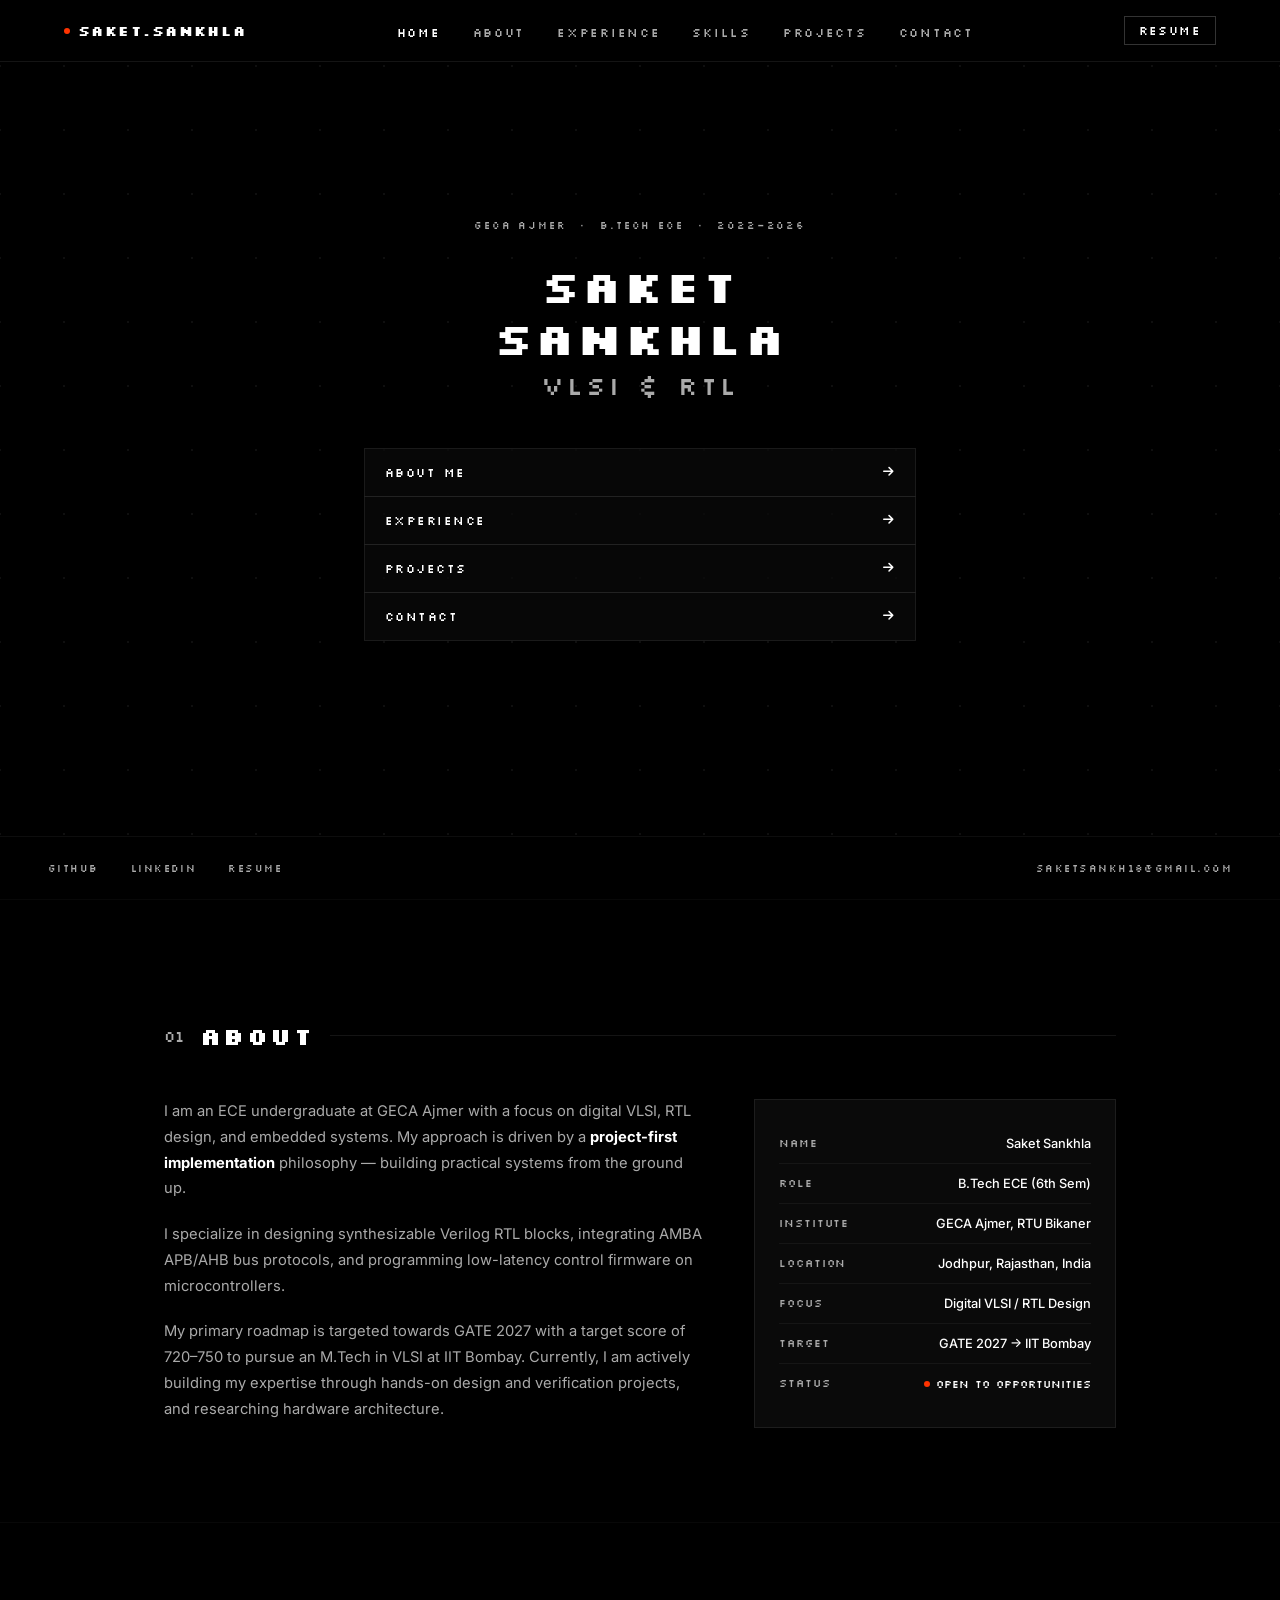
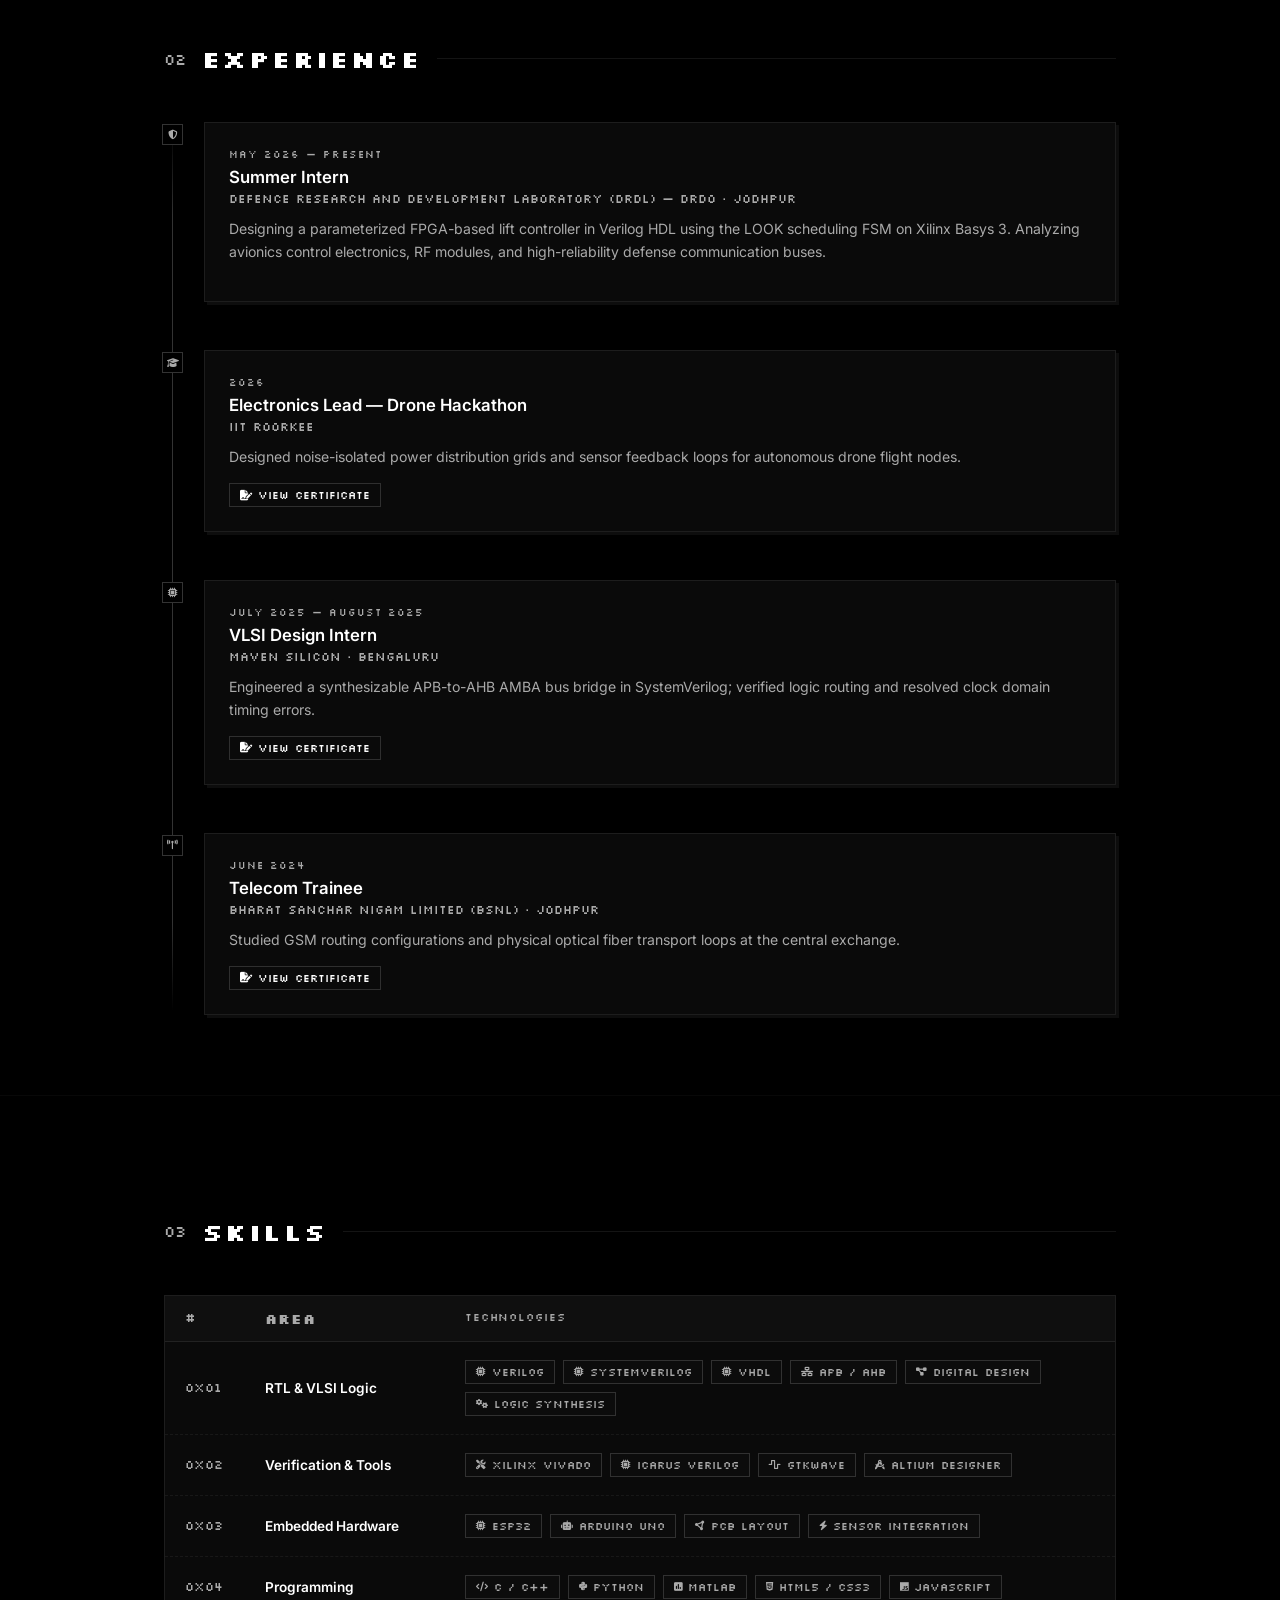
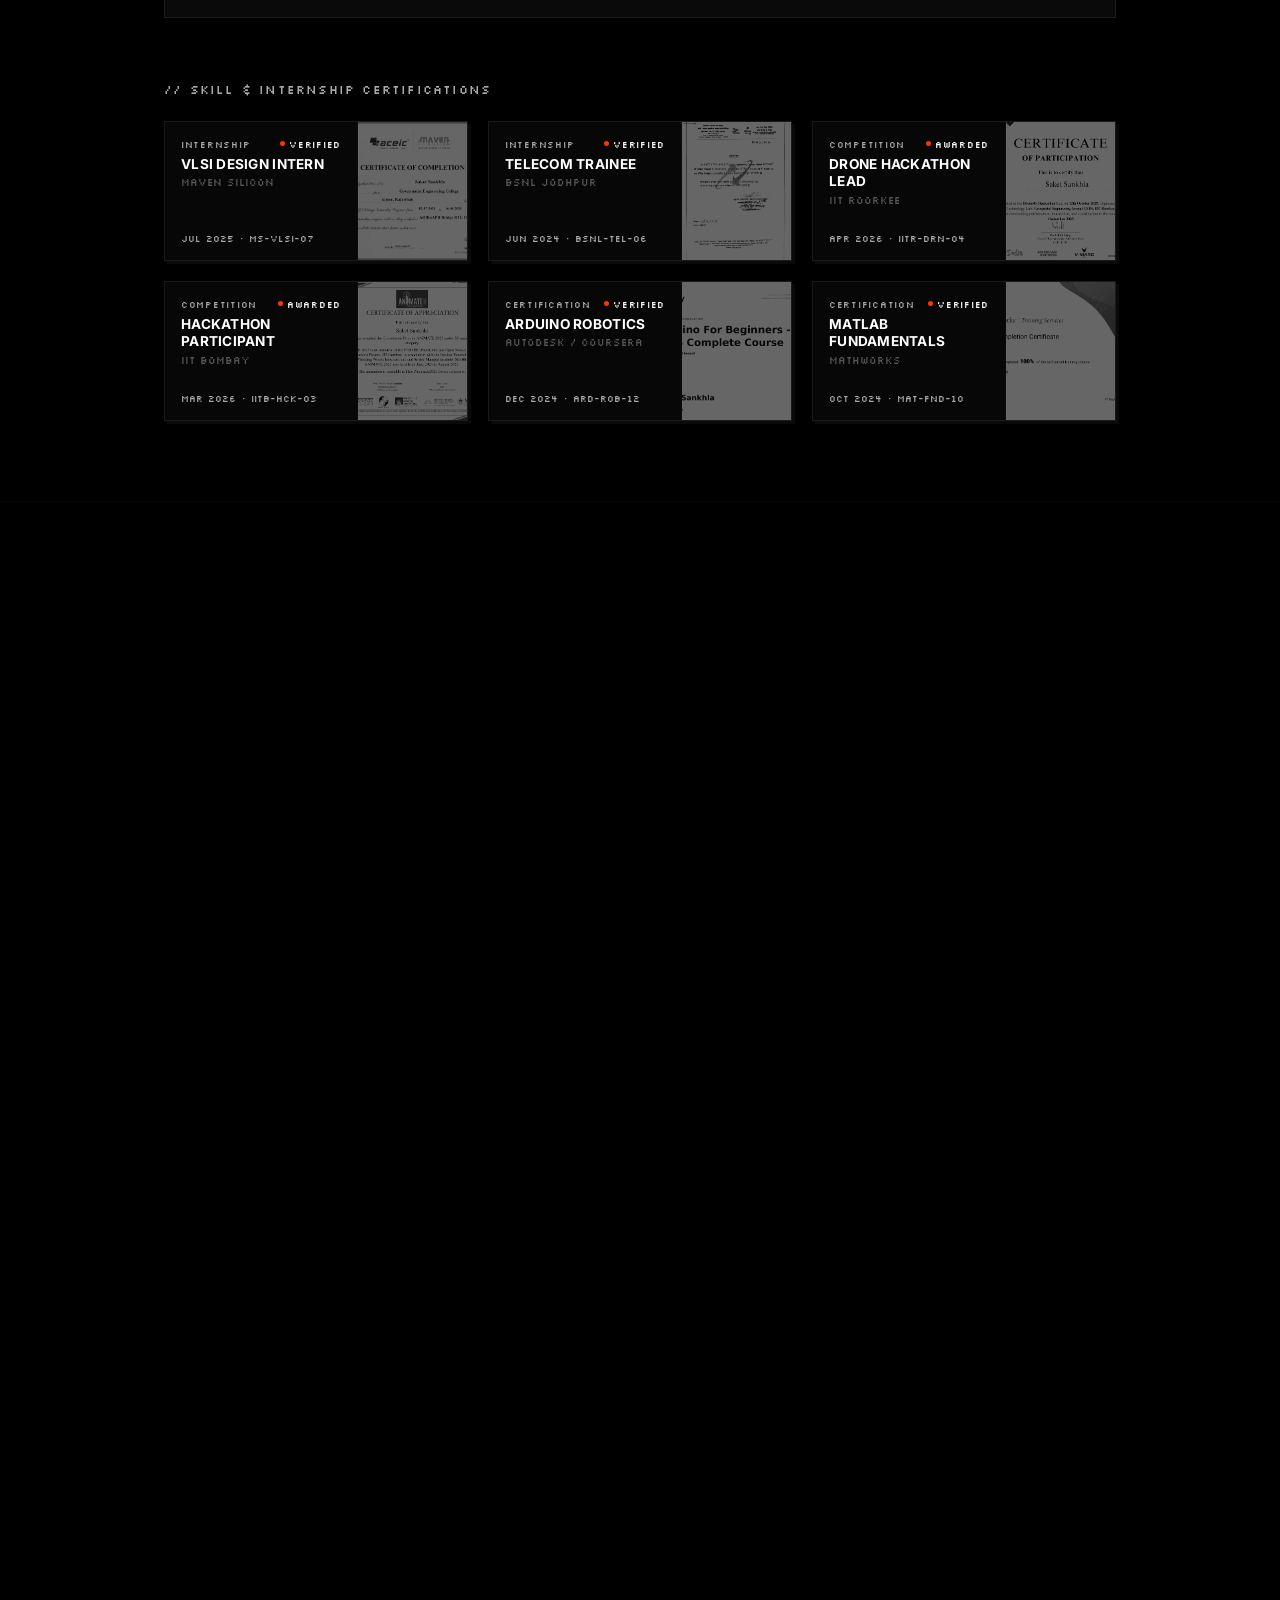
==== mobile/index.html @ 0aae7415 "feat: implement separate high-performance mobile site with automatic device redirect routing" ====
<!DOCTYPE html>
<html lang="en">

<head>
  <script>
    if (!(/Mobi|Android|iPhone|iPad|iPod/i.test(navigator.userAgent)) && window.innerWidth >= 900) {
      window.location.replace('../index.html');
    }
  </script>
  <meta charset="UTF-8">
  <meta name="viewport" content="width=device-width, initial-scale=1.0">
  <title>Saket Sankhla | VLSI &amp; Embedded (Mobile)</title>
  <meta name="description" content="Mobile portfolio of Saket Sankhla — Digital VLSI &amp; RTL Design.">
  
  <!-- Fonts -->
  <link rel="preconnect" href="https://fonts.googleapis.com">
  <link rel="preconnect" href="https://fonts.gstatic.com" crossorigin>
  <link href="https://fonts.googleapis.com/css2?family=Space+Mono:ital,wght@0,400;0,700;1,400&family=Inter:wght@300;400;500;600;700&family=Silkscreen:wght@400;700&display=swap" rel="stylesheet">
  
  <!-- FontAwesome -->
  <link rel="stylesheet" href="https://cdnjs.cloudflare.com/ajax/libs/font-awesome/6.4.2/css/all.min.css">
  
  <!-- Three.js for Particle Background -->
  <script src="https://cdnjs.cloudflare.com/ajax/libs/three.js/r128/three.min.js"></script>
  
  <link rel="stylesheet" href="style.css">
</head>

<body>

  <!-- Dot Grid Overlay -->
  <div id="dotGrid"></div>

  <!-- Top Scroll Progress Bar -->
  <div id="scrollProgress"></div>

  <!-- Toast Notification Container -->
  <div id="toastContainer"></div>

  <!-- Navigation Bar -->
  <nav id="navbar">
    <div class="nav-inner">
      <div class="nav-logo" id="navLogo">
        <span class="logo-dot"></span>saket.sankhla
      </div>
      <ul class="nav-links" id="navLinks">
        <li><a href="#home" class="nav-link active">Home</a></li>
        <li><a href="#about" class="nav-link">About</a></li>
        <li><a href="#experience" class="nav-link">Experience</a></li>
        <li><a href="#skills" class="nav-link">Skills</a></li>
        <li><a href="#projects" class="nav-link">Projects</a></li>
        <li><a href="#contact" class="nav-link">Contact</a></li>
        <li class="mobile-only"><a href="../resume.html" class="nav-link nav-resume-mobile" target="_blank">Resume</a></li>
      </ul>
      <div class="hamburger" id="hamburger">
        <span></span>
        <span></span>
        <span></span>
      </div>
    </div>
  </nav>

  <!-- ═══════════════════════ HOME PAGE ═══════════════════════ -->
  <section id="home" class="sec-home">
    <canvas id="heroCanvas"></canvas>
    
    <div class="home-inner">
      <div class="home-dateline">GECA AJMER &nbsp;·&nbsp; B.TECH ECE &nbsp;·&nbsp; 2022–2026</div>
      
      <!-- Nothing Dotted Big Fonts -->
      <div class="nothing-title">
        <div class="title-line">SAKET</div>
        <div class="title-line">SANKHLA</div>
        <div class="title-line font-sub">VLSI &amp; RTL</div>
      </div>

      <!-- Nothing Menu Stack -->
      <div class="nothing-menu">
        <a href="#about" class="nothing-menu-item">
          <span>About Me</span>
          <i class="fa-solid fa-arrow-right"></i>
        </a>
        <a href="#experience" class="nothing-menu-item">
          <span>Experience</span>
          <i class="fa-solid fa-arrow-right"></i>
        </a>
        <a href="#projects" class="nothing-menu-item">
          <span>Projects</span>
          <i class="fa-solid fa-arrow-right"></i>
        </a>
        <a href="#contact" class="nothing-menu-item">
          <span>Contact</span>
          <i class="fa-solid fa-arrow-right"></i>
        </a>
      </div>
    </div>

    <!-- Bottom Footer Links -->
    <div class="nothing-footer">
      <div class="nothing-footer-links">
        <a href="https://github.com/SaketSankhla" target="_blank" rel="noopener" class="nothing-footer-link">GitHub</a>
        <a href="https://www.linkedin.com/in/saket-sankhla-4a193a277" target="_blank" rel="noopener" class="nothing-footer-link">LinkedIn</a>
        <a href="../resume.html" target="_blank" class="nothing-footer-link">Resume</a>
      </div>
      <div class="nothing-footer-links">
        <span class="nothing-footer-link contact-email" data-user="saketsankh18" data-domain="gmail.com">Email</span>
      </div>
    </div>
  </section>

  <!-- ═══════════════════════ ABOUT PAGE ═══════════════════════ -->
  <section id="about" class="sec-page reveal">
    <div class="page-inner">
      <div class="page-header">
        <span class="page-num">01</span>
        <h2 class="page-title">About</h2>
        <div class="page-line"></div>
      </div>
      
      <div class="about-grid">
        <div class="about-text">
          <p class="about-lead">
            I am an ECE undergraduate at GECA Ajmer with a focus on digital VLSI, RTL design, and embedded systems. My approach is driven by a <strong>project-first implementation</strong> philosophy — building practical systems from the ground up.
          </p>
          <p class="about-body">
            I specialize in designing synthesizable Verilog RTL blocks, integrating AMBA APB/AHB bus protocols, and programming low-latency control firmware on microcontrollers.
          </p>
          <p class="about-body">
            My primary roadmap is targeted towards GATE 2027 with a target score of 720–750 to pursue an M.Tech in VLSI at IIT Bombay. Currently, I am actively building my expertise through hands-on design and verification projects, and researching hardware architecture.
          </p>
        </div>
        
        <div class="spec-sheet">
          <div class="spec-row">
            <span class="spec-key">NAME</span>
            <span class="spec-val">Saket Sankhla</span>
          </div>
          <div class="spec-row">
            <span class="spec-key">ROLE</span>
            <span class="spec-val">B.Tech ECE (6th Sem)</span>
          </div>
          <div class="spec-row">
            <span class="spec-key">INSTITUTE</span>
            <span class="spec-val">GECA Ajmer, RTU Bikaner</span>
          </div>
          <div class="spec-row">
            <span class="spec-key">LOCATION</span>
            <span class="spec-val">Jodhpur, Rajasthan, India</span>
          </div>
          <div class="spec-row">
            <span class="spec-key">FOCUS</span>
            <span class="spec-val">Digital VLSI / RTL Design</span>
          </div>
          <div class="spec-row">
            <span class="spec-key">TARGET</span>
            <span class="spec-val">GATE 2027 → IIT Bombay</span>
          </div>
          <div class="spec-row">
            <span class="spec-key">STATUS</span>
            <span class="spec-val spec-active"><span class="status-dot"></span> Open to Opportunities</span>
          </div>
        </div>
      </div>
    </div>
  </section>

  <!-- ═══════════════════════ EXPERIENCE PAGE ═══════════════════════ -->
  <section id="experience" class="sec-page reveal">
    <div class="page-inner">
      <div class="page-header">
        <span class="page-num">02</span>
        <h2 class="page-title">Experience</h2>
        <div class="page-line"></div>
      </div>
      
      <div class="timeline">
        <!-- Item 1: DRDO -->
        <div class="tl-item">
          <div class="tl-marker"><i class="fa-solid fa-shield-halved"></i></div>
          <div class="tl-content">
            <div class="tl-date">May 2026 — Present</div>
            <h3 class="tl-title">Summer Intern</h3>
            <div class="tl-org">Defence Research and Development Laboratory (DRDL) — DRDO · Jodhpur</div>
            <p class="tl-desc">
              Designing a parameterized FPGA-based lift controller in Verilog HDL using the LOOK scheduling FSM on Xilinx Basys 3. Analyzing avionics control electronics, RF modules, and high-reliability defense communication buses.
            </p>
          </div>
        </div>

        <!-- Item 2: IIT Roorkee -->
        <div class="tl-item">
          <div class="tl-marker"><i class="fa-solid fa-graduation-cap"></i></div>
          <div class="tl-content">
            <div class="tl-date">2026</div>
            <h3 class="tl-title">Electronics Lead — Drone Hackathon</h3>
            <div class="tl-org">IIT Roorkee</div>
            <p class="tl-desc">
              Designed noise-isolated power distribution grids and sensor feedback loops for autonomous drone flight nodes.
            </p>
            <a href="#" onclick="openLightbox('../certifications/iitRoorkeeHackathonCertificate.jpg','IIT Roorkee Drone Hackathon Certificate'); return false;" class="tl-cert-link"><i class="fa-solid fa-file-signature"></i> View Certificate</a>
          </div>
        </div>

        <!-- Item 3: Maven Silicon -->
        <div class="tl-item">
          <div class="tl-marker"><i class="fa-solid fa-microchip"></i></div>
          <div class="tl-content">
            <div class="tl-date">July 2025 — August 2025</div>
            <h3 class="tl-title">VLSI Design Intern</h3>
            <div class="tl-org">Maven Silicon · Bengaluru</div>
            <p class="tl-desc">
              Engineered a synthesizable APB-to-AHB AMBA bus bridge in SystemVerilog; verified logic routing and resolved clock domain timing errors.
            </p>
            <a href="#" onclick="openLightbox('../certifications/vlsiDesignInternshipCertificate.jpg','Maven Silicon VLSI Design Internship Certificate'); return false;" class="tl-cert-link"><i class="fa-solid fa-file-signature"></i> View Certificate</a>
          </div>
        </div>

        <!-- Item 4: BSNL -->
        <div class="tl-item">
          <div class="tl-marker"><i class="fa-solid fa-tower-broadcast"></i></div>
          <div class="tl-content">
            <div class="tl-date">June 2024</div>
            <h3 class="tl-title">Telecom Trainee</h3>
            <div class="tl-org">Bharat Sanchar Nigam Limited (BSNL) · Jodhpur</div>
            <p class="tl-desc">
              Studied GSM routing configurations and physical optical fiber transport loops at the central exchange.
            </p>
            <a href="#" onclick="openLightbox('../certifications/bsnlInternshipCertificate.jpg','BSNL Telecom Trainee Certificate'); return false;" class="tl-cert-link"><i class="fa-solid fa-file-signature"></i> View Certificate</a>
          </div>
        </div>
      </div>
    </div>
  </section>

  <!-- ═══════════════════════ SKILLS PAGE ═══════════════════════ -->
  <section id="skills" class="sec-page reveal">
    <div class="page-inner">
      <div class="page-header">
        <span class="page-num">03</span>
        <h2 class="page-title">Skills</h2>
        <div class="page-line"></div>
      </div>
      
      <div class="reg-map">
        <div class="reg-row">
          <span class="reg-num">0x01</span>
          <span class="reg-area">RTL &amp; VLSI Logic</span>
          <span class="reg-tags">
            <span class="skill-tag"><i class="fa-solid fa-microchip"></i> Verilog</span>
            <span class="skill-tag"><i class="fa-solid fa-microchip"></i> SystemVerilog</span>
            <span class="skill-tag"><i class="fa-solid fa-microchip"></i> VHDL</span>
            <span class="skill-tag"><i class="fa-solid fa-network-wired"></i> APB / AHB</span>
            <span class="skill-tag"><i class="fa-solid fa-diagram-project"></i> Digital Design</span>
            <span class="skill-tag"><i class="fa-solid fa-gears"></i> Logic Synthesis</span>
          </span>
        </div>
        
        <div class="reg-row">
          <span class="reg-num">0x02</span>
          <span class="reg-area">Verification &amp; Tools</span>
          <span class="reg-tags">
            <span class="skill-tag"><i class="fa-solid fa-screwdriver-wrench"></i> Xilinx Vivado</span>
            <span class="skill-tag"><i class="fa-solid fa-microchip"></i> Icarus Verilog</span>
            <span class="skill-tag"><i class="fa-solid fa-wave-square"></i> GTKWave</span>
            <span class="skill-tag"><i class="fa-solid fa-compass-drafting"></i> Altium Designer</span>
          </span>
        </div>
        
        <div class="reg-row">
          <span class="reg-num">0x03</span>
          <span class="reg-area">Embedded Hardware</span>
          <span class="reg-tags">
            <span class="skill-tag"><i class="fa-solid fa-microchip"></i> ESP32</span>
            <span class="skill-tag"><i class="fa-solid fa-robot"></i> Arduino UNO</span>
            <span class="skill-tag"><i class="fa-solid fa-circle-nodes"></i> PCB Layout</span>
            <span class="skill-tag"><i class="fa-solid fa-bolt"></i> Sensor Integration</span>
          </span>
        </div>
        
        <div class="reg-row">
          <span class="reg-num">0x04</span>
          <span class="reg-area">Programming</span>
          <span class="reg-tags">
            <span class="skill-tag"><i class="fa-solid fa-code"></i> C / C++</span>
            <span class="skill-tag"><i class="fa-brands fa-python"></i> Python</span>
            <span class="skill-tag"><i class="fa-solid fa-square-poll-vertical"></i> MATLAB</span>
            <span class="skill-tag"><i class="fa-brands fa-html5"></i> HTML5 / CSS3</span>
            <span class="skill-tag"><i class="fa-brands fa-js"></i> JavaScript</span>
          </span>
        </div>
      </div>

      <!-- Certifications Subsection -->
      <div class="certs-subsection">
        <div class="subsec-label">// SKILL &amp; INTERNSHIP CERTIFICATIONS</div>
        <div class="certs-grid">
          <!-- Cert 1 -->
          <div class="cert-card" onclick="openLightbox('../certifications/vlsiDesignInternshipCertificate.jpg','Maven Silicon VLSI Design Internship Certificate')">
            <div class="cert-meta">
              <div class="cert-header">
                <span>Internship</span>
                <span class="status-active"><span class="status-dot"></span> Verified</span>
              </div>
              <h4 class="cert-title">VLSI Design Intern</h4>
              <div class="cert-issuer-row">Maven Silicon</div>
              <div class="cert-footer-row">
                <span>JUL 2025</span>
                <span>·</span>
                <span>MS-VLSI-07</span>
              </div>
            </div>
            <div class="cert-preview-pane">
              <img src="../certifications/vlsiDesignInternshipCertificate.jpg" alt="Maven Silicon" class="cert-preview-img">
              <div class="cert-preview-overlay"><i class="fa-solid fa-expand"></i></div>
            </div>
          </div>
          
          <!-- Cert 2 -->
          <div class="cert-card" onclick="openLightbox('../certifications/bsnlInternshipCertificate.jpg','BSNL Telecom Trainee Certificate')">
            <div class="cert-meta">
              <div class="cert-header">
                <span>Internship</span>
                <span class="status-active"><span class="status-dot"></span> Verified</span>
              </div>
              <h4 class="cert-title">Telecom Trainee</h4>
              <div class="cert-issuer-row">BSNL Jodhpur</div>
              <div class="cert-footer-row">
                <span>JUN 2024</span>
                <span>·</span>
                <span>BSNL-TEL-06</span>
              </div>
            </div>
            <div class="cert-preview-pane">
              <img src="../certifications/bsnlInternshipCertificate.jpg" alt="BSNL" class="cert-preview-img">
              <div class="cert-preview-overlay"><i class="fa-solid fa-expand"></i></div>
            </div>
          </div>
          
          <!-- Cert 3 -->
          <div class="cert-card" onclick="openLightbox('../certifications/iitRoorkeeHackathonCertificate.jpg','IIT Roorkee Drone Hackathon Certificate')">
            <div class="cert-meta">
              <div class="cert-header">
                <span>Competition</span>
                <span class="status-active"><span class="status-dot"></span> Awarded</span>
              </div>
              <h4 class="cert-title">Drone Hackathon Lead</h4>
              <div class="cert-issuer-row">IIT Roorkee</div>
              <div class="cert-footer-row">
                <span>APR 2026</span>
                <span>·</span>
                <span>IITR-DRN-04</span>
              </div>
            </div>
            <div class="cert-preview-pane">
              <img src="../certifications/iitRoorkeeHackathonCertificate.jpg" alt="IIT Roorkee" class="cert-preview-img">
              <div class="cert-preview-overlay"><i class="fa-solid fa-expand"></i></div>
            </div>
          </div>
          
          <!-- Cert 4 -->
          <div class="cert-card" onclick="openLightbox('../certifications/iitbombayHackathonCertificate.jpg','IIT Bombay Hackathon Certificate')">
            <div class="cert-meta">
              <div class="cert-header">
                <span>Competition</span>
                <span class="status-active"><span class="status-dot"></span> Awarded</span>
              </div>
              <h4 class="cert-title">Hackathon Participant</h4>
              <div class="cert-issuer-row">IIT Bombay</div>
              <div class="cert-footer-row">
                <span>MAR 2026</span>
                <span>·</span>
                <span>IITB-HCK-03</span>
              </div>
            </div>
            <div class="cert-preview-pane">
              <img src="../certifications/iitbombayHackathonCertificate.jpg" alt="IIT Bombay" class="cert-preview-img">
              <div class="cert-preview-overlay"><i class="fa-solid fa-expand"></i></div>
            </div>
          </div>
          
          <!-- Cert 5 -->
          <div class="cert-card" onclick="openLightbox('../certifications/arduinoCerticate.jpg','Arduino Robotics Certificate')">
            <div class="cert-meta">
              <div class="cert-header">
                <span>Certification</span>
                <span class="status-active"><span class="status-dot"></span> Verified</span>
              </div>
              <h4 class="cert-title">Arduino Robotics</h4>
              <div class="cert-issuer-row">Autodesk / Coursera</div>
              <div class="cert-footer-row">
                <span>DEC 2024</span>
                <span>·</span>
                <span>ARD-ROB-12</span>
              </div>
            </div>
            <div class="cert-preview-pane">
              <img src="../certifications/arduinoCerticate.jpg" alt="Arduino" class="cert-preview-img">
              <div class="cert-preview-overlay"><i class="fa-solid fa-expand"></i></div>
            </div>
          </div>
          
          <!-- Cert 6 -->
          <div class="cert-card" onclick="openLightbox('../certifications/matlabCertificate.jpg','MATLAB Fundamentals Certificate')">
            <div class="cert-meta">
              <div class="cert-header">
                <span>Certification</span>
                <span class="status-active"><span class="status-dot"></span> Verified</span>
              </div>
              <h4 class="cert-title">MATLAB Fundamentals</h4>
              <div class="cert-issuer-row">MathWorks</div>
              <div class="cert-footer-row">
                <span>OCT 2024</span>
                <span>·</span>
                <span>MAT-FND-10</span>
              </div>
            </div>
            <div class="cert-preview-pane">
              <img src="../certifications/matlabCertificate.jpg" alt="MATLAB" class="cert-preview-img">
              <div class="cert-preview-overlay"><i class="fa-solid fa-expand"></i></div>
            </div>
          </div>
        </div>
      </div>
    </div>
  </section>

  <!-- ═══════════════════════ PROJECTS PAGE ═══════════════════════ -->
  <section id="projects" class="sec-page reveal">
    <div class="page-inner">
      <div class="page-header">
        <span class="page-num">04</span>
        <h2 class="page-title">Projects</h2>
        <div class="page-line"></div>
      </div>
      
      <div class="projects-grid">
        <!-- Project 1 -->
        <div class="project-card">
          <div class="project-top">
            <span class="project-cat">VLSI DESIGN</span>
            <span class="project-status"><span class="status-dot green"></span> COMPLETED</span>
          </div>
          <h3 class="project-name">APB-to-AHB Bridge</h3>
          <p class="project-desc">Synthesizable AMBA APB-to-AHB bus protocol bridge in SystemVerilog. Multi-cycle data transactions with timing verification using Vivado.</p>
          <div class="project-tags">
            <span class="tech-tag">SystemVerilog</span>
            <span class="tech-tag">RTL Design</span>
            <span class="tech-tag">Xilinx Vivado</span>
            <span class="tech-tag">APB / AHB</span>
          </div>
          <a href="https://github.com/SaketSankhla/APB-to-AHB-Bridge" class="project-link" target="_blank" rel="noopener">View Repository &rarr;</a>
        </div>

        <!-- Project 2 -->
        <div class="project-card">
          <div class="project-top">
            <span class="project-cat">FPGA / RTL</span>
            <span class="project-status"><span class="status-dot green"></span> COMPLETED</span>
          </div>
          <h3 class="project-name">Lift Controller (DRDO)</h3>
          <p class="project-desc">Parameterized N-floor MRL traction elevator controller in Verilog HDL. LOOK scheduling FSM on Xilinx Basys 3 FPGA with safety interlocks and dwell timer.</p>
          <div class="project-tags">
            <span class="tech-tag">Verilog</span>
            <span class="tech-tag">FSM</span>
            <span class="tech-tag">Xilinx Basys 3</span>
            <span class="tech-tag">LOOK Algorithm</span>
          </div>
          <a href="https://github.com/SaketSankhla/lift_controller" class="project-link" target="_blank" rel="noopener">View Repository &rarr;</a>
        </div>

        <!-- Project 3 -->
        <div class="project-card">
          <div class="project-top">
            <span class="project-cat">EMBEDDED &amp; IOT</span>
            <span class="project-status"><span class="status-dot green"></span> COMPLETED</span>
          </div>
          <h3 class="project-name">Electricity Theft Detector</h3>
          <p class="project-desc">Smart energy meter using ESP32 for True RMS measurements with CNN-LSTM deep learning theft classifier.</p>
          <div class="project-tags">
            <span class="tech-tag">ESP32 C++</span>
            <span class="tech-tag">Python</span>
            <span class="tech-tag">TensorFlow</span>
            <span class="tech-tag">Google Sheets API</span>
          </div>
          <a href="https://github.com/SaketSankhla/smart_energy_meter" class="project-link" target="_blank" rel="noopener">View Repository &rarr;</a>
        </div>

        <!-- Project 4 -->
        <div class="project-card">
          <div class="project-top">
            <span class="project-cat">ROBOTICS</span>
            <span class="project-status"><span class="status-dot green"></span> COMPLETED</span>
          </div>
          <h3 class="project-name">JARVIS Desk Companion</h3>
          <p class="project-desc">Autonomous desk robot with cooperative scheduler in Embedded C, interfacing sonar tracking, environmental telemetry, and LCD display.</p>
          <div class="project-tags">
            <span class="tech-tag">Arduino UNO</span>
            <span class="tech-tag">HC-SR04</span>
            <span class="tech-tag">I2C LCD</span>
            <span class="tech-tag">Embedded C</span>
          </div>
          <a href="https://github.com/SaketSankhla/Arduino-JARVIS-Desk-Robot" class="project-link" target="_blank" rel="noopener">View Repository &rarr;</a>
        </div>

        <!-- Project 5 -->
        <div class="project-card">
          <div class="project-top">
            <span class="project-cat">DIGITAL CIRCUITS</span>
            <span class="project-status"><span class="status-dot blue"></span> VERIFIED</span>
          </div>
          <h3 class="project-name">Digital Circuit Blocks</h3>
          <p class="project-desc">Library of synthesizable RTL blocks in Verilog — 4-bit adders, decoders, multiplexers — verified using Icarus Verilog and GTKWave.</p>
          <div class="project-tags">
            <span class="tech-tag">Verilog</span>
            <span class="tech-tag">Icarus Verilog</span>
            <span class="tech-tag">GTKWave</span>
          </div>
          <a href="https://github.com/SaketSankhla/Digital-VLSI-Projects" class="project-link" target="_blank" rel="noopener">View Repository &rarr;</a>
        </div>
      </div>
    </div>
  </section>

  <!-- ═══════════════════════ CONTACT PAGE ═══════════════════════ -->
  <section id="contact" class="sec-page reveal">
    <div class="page-inner contact-inner">
      <div class="page-header">
        <span class="page-num">05</span>
        <h2 class="page-title">Contact</h2>
        <div class="page-line"></div>
      </div>
      
      <p class="contact-sub">Available for internships, research collaborations, and VLSI project discussions.</p>
      
      <!-- Contact stack -->
      <div class="nothing-menu" style="max-width: 600px; margin: 0 auto;">
        <a href="https://github.com/SaketSankhla" class="nothing-menu-item" target="_blank" rel="noopener">
          <span>GitHub</span>
          <span class="contact-handle">@SaketSankhla</span>
        </a>
        <a href="https://www.linkedin.com/in/saket-sankhla-4a193a277" class="nothing-menu-item" target="_blank" rel="noopener">
          <span>LinkedIn</span>
          <span class="contact-handle">Saket Sankhla</span>
        </a>
        <a href="#" class="nothing-menu-item contact-email" data-user="saketsankh18" data-domain="gmail.com">
          <span>Email</span>
          <span class="contact-handle link-handle">loading...</span>
        </a>
      </div>
      
      <div class="contact-footer" style="margin-top: 48px;">
        <span>&copy; 2026 Saket Sankhla</span>
        <span class="contact-footer-sep">·</span>
        <span>Redesigned in Nothing Tech Aesthetic</span>
      </div>
    </div>
  </section>

  <!-- LIGHTBOX -->
  <div id="certLightbox" class="lightbox" onclick="closeLightbox()">
    <span class="lightbox-close">&times;</span>
    <div class="lightbox-wrap" onclick="event.stopPropagation()">
      <img id="lightboxImg" src="" alt="Certificate">
      <div id="lightboxCaption" class="lightbox-cap"></div>
    </div>
  </div>

  <script src="main.js"></script>
</body>
</html>
---- mobile/style.css ----
/* ═══════════════════════════════════════════
   NOTHING TECH MOBILE-ONLY THEME
   ═══════════════════════════════════════════ */
:root {
  --bg-color: #000000;
  --accent-color: #ffffff;
  --accent-glow: rgba(255, 255, 255, 0.15);
  
  --text-primary: #ffffff;
  --text-secondary: #aaaaaa;
  --text-muted: #555555;
  
  --card-bg: rgba(18, 18, 18, 0.65);
  --card-border: rgba(255, 255, 255, 0.08);
  --card-hover-border: #ffffff;
  --card-hover-bg: #ffffff;
  
  --font-mono: 'Silkscreen', 'Space Mono', monospace;
  --font-sans: 'Inter', sans-serif;
  
  --transition-speed: 0.2s;
}

*, *::before, *::after {
  margin: 0;
  padding: 0;
  box-sizing: border-box;
  border-radius: 0 !important; /* Strictly blocky corners */
}

html {
  scroll-behavior: smooth;
  scroll-padding-top: 70px;
}

body {
  background-color: var(--bg-color);
  color: var(--text-primary);
  font-family: var(--font-sans);
  overflow-x: hidden;
  min-height: 100vh;
  /* Mobile default tap triggers */
  -webkit-tap-highlight-color: transparent;
}

/* Dot Grid Background Overlay */
#dotGrid {
  position: fixed;
  inset: 0;
  background-image: radial-gradient(rgba(255, 255, 255, 0.06) 1.5px, transparent 1.5px);
  background-size: 64px 64px;
  background-position: center center;
  pointer-events: none;
  z-index: 1;
}

/* ═══════════════════════════════════════════
   SCROLLBAR & PROGRESS
   ═══════════════════════════════════════════ */
#scrollProgress {
  position: fixed;
  top: 0;
  left: 0;
  height: 2px;
  background-color: var(--accent-color);
  width: 0%;
  z-index: 9998;
}

/* ═══════════════════════════════════════════
   NAVIGATION (MOBILE FIRST DRAWER)
   ═══════════════════════════════════════════ */
#navbar {
  position: fixed;
  top: 0;
  left: 0;
  width: 100%;
  background: rgba(0, 0, 0, 0.95);
  backdrop-filter: blur(8px);
  -webkit-backdrop-filter: blur(8px);
  border-bottom: 1px solid rgba(255, 255, 255, 0.08);
  z-index: 900;
}

.nav-inner {
  width: 100%;
  padding: 16px;
  display: flex;
  justify-content: space-between;
  align-items: center;
}

.nav-logo {
  font-family: var(--font-mono);
  font-weight: 700;
  font-size: 0.9rem;
  letter-spacing: 0.1em;
  color: var(--text-primary);
  display: flex;
  align-items: center;
  text-transform: uppercase;
  user-select: none;
}

.logo-dot {
  width: 6px;
  height: 6px;
  background-color: #ff3300;
  border-radius: 50% !important;
  display: inline-block;
  margin-right: 8px;
}

.nav-links {
  position: fixed;
  top: 0;
  right: 0;
  width: 280px;
  height: 100vh;
  background: rgba(5, 5, 5, 0.98);
  border-left: 1px solid rgba(255, 255, 255, 0.08);
  flex-direction: column;
  align-items: flex-start;
  justify-content: center;
  padding: 60px 40px;
  gap: 32px;
  display: flex;
  transform: translateX(100%);
  opacity: 0;
  transition: transform 0.35s cubic-bezier(0.16, 1, 0.3, 1), opacity 0.3s ease;
  z-index: 999;
  list-style: none;
}

.nav-links.mobile-open {
  transform: translateX(0);
  opacity: 1;
}

.nav-link {
  font-family: var(--font-mono);
  text-transform: uppercase;
  font-size: 0.75rem;
  letter-spacing: 0.15em;
  color: var(--text-secondary);
  text-decoration: none;
  padding: 8px 0;
  display: block;
}

.nav-link.active, .nav-link:active {
  color: var(--accent-color);
}

/* Optimize Hamburger Click Area */
.hamburger {
  display: flex;
  flex-direction: column;
  justify-content: center;
  align-items: flex-end;
  gap: 5px;
  width: 44px;
  height: 44px;
  padding: 10px;
  cursor: pointer;
  z-index: 1001;
}

.hamburger span {
  width: 20px;
  height: 1px;
  background-color: var(--text-primary);
  transition: transform var(--transition-speed), opacity var(--transition-speed), width var(--transition-speed);
}

.hamburger span:nth-child(2) {
  width: 14px;
}

.hamburger.active span:nth-child(1) {
  transform: rotate(45deg) translate(4px, 4px);
  width: 20px;
}

.hamburger.active span:nth-child(2) {
  opacity: 0;
  width: 0;
}

.hamburger.active span:nth-child(3) {
  transform: rotate(-45deg) translate(4px, -4px);
  width: 20px;
}

.mobile-only {
  display: block;
  margin-top: 10px;
}

.nav-resume-mobile {
  color: var(--accent-color) !important;
  border: 1px solid var(--accent-color) !important;
  padding: 10px 24px !important;
  text-decoration: none;
  display: inline-block;
}

/* ═══════════════════════════════════════════
   STREAMLINED SECTION LAYOUT
   ═══════════════════════════════════════════ */
.sec-page {
  width: 100%;
  padding: 80px 0 40px 0;
  border-bottom: 1px solid rgba(255, 255, 255, 0.03);
  position: relative;
  z-index: 2;
}

.page-inner {
  max-width: 1000px;
  margin: 0 auto;
  padding: 0 16px;
}

.page-header {
  display: flex;
  align-items: center;
  gap: 12px;
  margin-bottom: 32px;
}

.page-num {
  font-family: var(--font-mono);
  color: var(--text-secondary);
  font-size: 0.85rem;
}

.page-title {
  font-family: var(--font-mono);
  font-size: 1.3rem;
  text-transform: uppercase;
  letter-spacing: 0.1em;
}

/* Horizontal Drawing Line */
.page-line {
  flex-grow: 1;
  height: 1px;
  background: rgba(255, 255, 255, 0.08);
  transform: scaleX(0);
  transform-origin: left;
  transition: transform 0.8s cubic-bezier(0.16, 1, 0.3, 1);
}

.reveal-visible .page-line {
  transform: scaleX(1);
}

/* ═══════════════════════════════════════════
   SCROLL REVEAL ANIMATIONS (MINIMAL)
   ═══════════════════════════════════════════ */
.reveal {
  opacity: 0;
  transform: translateY(15px);
  transition: opacity 0.4s ease-out, transform 0.4s ease-out;
}

.reveal.reveal-visible {
  opacity: 1;
  transform: translateY(0);
}

.reveal-visible .tl-item,
.reveal-visible .skill-tag,
.reveal-visible .cert-card,
.reveal-visible .project-card,
.reveal-visible .spec-row {
  animation: fadeSlideIn 0.35s ease-out forwards;
}

@keyframes fadeSlideIn {
  from {
    opacity: 0;
    transform: translateY(8px);
  }
  to {
    opacity: 1;
    transform: translateY(0);
  }
}

/* ═══════════════════════════════════════════
   HOME PAGE (COLUMN DRIVEN VERTICAL CENTER)
   ═══════════════════════════════════════════ */
.sec-home {
  width: 100%;
  min-height: 100vh;
  display: flex;
  flex-direction: column;
  justify-content: space-between;
  align-items: center;
  position: relative;
  z-index: 2;
  overflow: hidden;
  padding-top: 90px;
  border-bottom: 1px solid rgba(255, 255, 255, 0.03);
}

#heroCanvas {
  position: absolute;
  top: 0;
  left: 0;
  width: 100%;
  height: 100%;
  z-index: 0;
  pointer-events: none;
}

.home-inner {
  position: relative;
  z-index: 2;
  text-align: center;
  width: 100%;
  max-width: 500px;
  padding: 24px 16px;
  margin: auto 0; /* Center vertically in column layout */
}

.home-dateline {
  font-family: var(--font-mono);
  font-size: 0.6rem;
  letter-spacing: 0.16em;
  color: var(--text-secondary);
  text-transform: uppercase;
  margin-bottom: 24px;
}

.nothing-title {
  font-family: var(--font-mono);
  font-size: 2rem;
  line-height: 1.2;
  text-transform: uppercase;
  letter-spacing: 0.06em;
  color: var(--text-primary);
  margin-bottom: 32px;
  font-weight: 700;
  display: flex;
  flex-direction: column;
  align-items: center;
}

.nothing-title .font-sub {
  font-size: 1.15rem;
  color: var(--text-secondary);
  margin-top: 6px;
  font-weight: 400;
  letter-spacing: 0.12em;
}

.nothing-menu {
  display: flex;
  flex-direction: column;
  width: 100%;
}

.nothing-menu-item {
  display: flex;
  justify-content: space-between;
  align-items: center;
  padding: 14px 16px;
  background: rgba(10, 10, 10, 0.75);
  border: 1px solid var(--card-border);
  margin-top: -1px;
  text-decoration: none;
  color: var(--text-primary);
  font-family: var(--font-mono);
  font-size: 0.72rem;
  text-transform: uppercase;
  letter-spacing: 0.12em;
}

.nothing-menu-item:active {
  background-color: var(--card-hover-bg);
  color: var(--bg-color);
}

.nothing-menu-item i {
  font-size: 0.7rem;
}

/* Bottom Footer Links */
.nothing-footer {
  width: 100%;
  padding: 20px 16px;
  display: flex;
  flex-direction: column;
  gap: 12px;
  align-items: center;
  text-align: center;
  border-top: 1px solid rgba(255, 255, 255, 0.05);
  background: rgba(0,0,0,0.8);
  position: relative;
  z-index: 10;
}

.nothing-footer-links {
  display: flex;
  gap: 20px;
}

.nothing-footer-link {
  color: var(--text-secondary);
  text-decoration: none;
  font-family: var(--font-mono);
  font-size: 0.65rem;
  text-transform: uppercase;
  letter-spacing: 0.1em;
}

.nothing-footer-link:active {
  color: var(--text-primary);
}

/* ═══════════════════════════════════════════
   ABOUT SECTION
   ═══════════════════════════════════════════ */
.about-grid {
  display: flex;
  flex-direction: column;
  gap: 28px;
}

.about-text p {
  color: var(--text-secondary);
  font-size: 0.88rem;
  line-height: 1.65;
  margin-bottom: 16px;
}

.about-text p strong {
  color: var(--text-primary);
}

.spec-sheet {
  background: var(--card-bg);
  border: 1px solid var(--card-border);
  padding: 20px 16px;
}

.spec-row {
  display: flex;
  justify-content: space-between;
  padding: 10px 0;
  border-bottom: 1px solid rgba(255, 255, 255, 0.05);
}

.spec-row:last-child {
  border-bottom: none;
}

.spec-key {
  font-family: var(--font-mono);
  font-size: 0.65rem;
  color: var(--text-secondary);
  letter-spacing: 0.08em;
}

.spec-val {
  font-size: 0.78rem;
  color: var(--text-primary);
  font-weight: 500;
}

.spec-val.spec-active {
  font-family: var(--font-mono);
  font-size: 0.68rem;
  display: inline-flex;
  align-items: center;
  gap: 6px;
}

.status-dot {
  width: 5px;
  height: 5px;
  background-color: #ff3300;
  border-radius: 50% !important;
  display: inline-block;
}

/* ═══════════════════════════════════════════
   EXPERIENCE SECTION (TIMELINE)
   ═══════════════════════════════════════════ */
.timeline {
  position: relative;
  padding-left: 20px;
  margin-left: 4px;
}

.timeline::before {
  content: '';
  position: absolute;
  left: 0;
  top: 4px;
  bottom: 4px;
  width: 1px;
  background: rgba(255, 255, 255, 0.12);
}

.tl-item {
  position: relative;
  margin-bottom: 32px;
}

.tl-item:last-child {
  margin-bottom: 0;
}

.tl-marker {
  position: absolute;
  left: -30px;
  top: 2px;
  width: 19px;
  height: 19px;
  background: var(--bg-color);
  border: 1px solid rgba(255, 255, 255, 0.2);
  color: var(--text-secondary);
  display: flex;
  align-items: center;
  justify-content: center;
  font-size: 0.55rem;
  z-index: 2;
}

.tl-content {
  background: var(--card-bg);
  border: 1px solid var(--card-border);
  padding: 16px;
  box-shadow: 2px 2px 0px rgba(255, 255, 255, 0.04);
}

.tl-date {
  font-family: var(--font-mono);
  font-size: 0.62rem;
  color: var(--text-secondary);
  letter-spacing: 0.08em;
  text-transform: uppercase;
  margin-bottom: 6px;
}

.tl-title {
  font-size: 0.95rem;
  font-weight: 600;
  color: var(--text-primary);
  margin-bottom: 4px;
}

.tl-org {
  font-family: var(--font-mono);
  font-size: 0.7rem;
  color: var(--text-secondary);
  margin-bottom: 10px;
}

.tl-desc {
  font-size: 0.82rem;
  line-height: 1.55;
  color: var(--text-secondary);
  margin-bottom: 12px;
}

.tl-cert-link {
  font-family: var(--font-mono);
  font-size: 0.65rem;
  color: var(--text-primary);
  text-decoration: none;
  display: inline-flex;
  align-items: center;
  gap: 6px;
  border: 1px solid rgba(255, 255, 255, 0.15);
  padding: 4px 8px;
}

/* ═══════════════════════════════════════════
   SKILLS SECTION
   ═══════════════════════════════════════════ */
.reg-map {
  background: var(--card-bg);
  border: 1px solid var(--card-border);
  display: flex;
  flex-direction: column;
  margin-bottom: 40px;
}

.reg-row {
  display: flex;
  flex-direction: column;
  padding: 16px;
  border-bottom: 1px dashed rgba(255, 255, 255, 0.06);
  gap: 10px;
}

.reg-row:last-child {
  border-bottom: none;
}

.reg-num {
  font-family: var(--font-mono);
  font-size: 0.7rem;
  color: var(--text-secondary);
}

.reg-area {
  font-weight: 600;
  font-size: 0.82rem;
  text-transform: uppercase;
  letter-spacing: 0.04em;
}

.reg-tags {
  display: flex;
  flex-wrap: wrap;
  gap: 6px;
}

.skill-tag {
  font-family: var(--font-mono);
  font-size: 0.65rem;
  color: var(--text-secondary);
  border: 1px solid rgba(255, 255, 255, 0.12);
  padding: 3px 8px;
  display: inline-flex;
  align-items: center;
  gap: 6px;
  background: rgba(255, 255, 255, 0.01);
}

/* Certs Sub-grid */
.certs-subsection {
  margin-top: 32px;
}

.subsec-label {
  font-family: var(--font-mono);
  font-size: 0.7rem;
  color: var(--text-secondary);
  letter-spacing: 0.08em;
  margin-bottom: 16px;
}

.certs-grid {
  display: grid;
  grid-template-columns: 1fr; /* Force single column on narrow mobile */
  gap: 16px;
}

@media (min-width: 480px) {
  .certs-grid {
    grid-template-columns: repeat(auto-fill, minmax(280px, 1fr));
  }
}

.cert-card {
  display: flex;
  flex-direction: column-reverse; /* Always stack preview above metadata on mobile */
  background: rgba(10, 10, 10, 0.75);
  border: 1px solid var(--card-border);
  overflow: hidden;
  box-shadow: 2px 2px 0px rgba(255, 255, 255, 0.04);
}

.cert-meta {
  padding: 14px;
  display: flex;
  flex-direction: column;
  gap: 8px;
}

.cert-header {
  display: flex;
  justify-content: space-between;
  align-items: center;
  font-family: var(--font-mono);
  font-size: 0.58rem;
  color: var(--text-secondary);
  text-transform: uppercase;
}

.cert-header .status-active {
  display: inline-flex;
  align-items: center;
  gap: 4px;
  color: var(--text-primary);
}

.cert-header .status-dot {
  width: 5px;
  height: 5px;
  background-color: #ff3300;
  border-radius: 50% !important;
}

.cert-title {
  font-size: 0.82rem;
  font-weight: 700;
  color: var(--text-primary);
  line-height: 1.3;
  text-transform: uppercase;
}

.cert-issuer-row {
  font-family: var(--font-mono);
  font-size: 0.65rem;
  color: var(--text-muted);
  text-transform: uppercase;
}

.cert-footer-row {
  font-family: var(--font-mono);
  font-size: 0.58rem;
  color: var(--text-secondary);
  display: flex;
  align-items: center;
  gap: 6px;
  margin-top: 4px;
}

.cert-preview-pane {
  width: 100%;
  height: 110px;
  position: relative;
  background: #000000;
  border-bottom: 1px solid rgba(255, 255, 255, 0.05);
  overflow: hidden;
}

.cert-preview-img {
  width: 100%;
  height: 100%;
  object-fit: cover;
  opacity: 0.55;
  filter: grayscale(1) contrast(1.1);
}

.cert-preview-overlay {
  position: absolute;
  inset: 0;
  background: rgba(0, 0, 0, 0.3);
  display: flex;
  align-items: center;
  justify-content: center;
}

.cert-preview-overlay i {
  color: var(--text-primary);
  font-size: 0.9rem;
}

/* ═══════════════════════════════════════════
   PROJECTS SECTION
   ═══════════════════════════════════════════ */
.projects-grid {
  display: grid;
  grid-template-columns: repeat(auto-fill, minmax(260px, 1fr));
  gap: 16px;
}

.project-card {
  background: var(--card-bg);
  border: 1px solid var(--card-border);
  padding: 16px;
  display: flex;
  flex-direction: column;
  box-shadow: 2px 2px 0px rgba(255, 255, 255, 0.04);
}

.project-top {
  display: flex;
  justify-content: space-between;
  align-items: center;
  margin-bottom: 12px;
}

.project-cat {
  font-family: var(--font-mono);
  font-size: 0.58rem;
  color: var(--text-secondary);
  letter-spacing: 0.08em;
  text-transform: uppercase;
}

.project-status {
  font-family: var(--font-mono);
  font-size: 0.58rem;
  display: flex;
  align-items: center;
  gap: 5px;
}

.project-status .status-dot {
  width: 5px;
  height: 5px;
}

.project-status .status-dot.green {
  background-color: var(--accent-color);
}

.project-status .status-dot.blue {
  background-color: #ff3300;
}

.project-name {
  font-family: var(--font-mono);
  font-size: 0.9rem;
  font-weight: 700;
  color: var(--text-primary);
  margin-bottom: 6px;
  text-transform: uppercase;
}

.project-desc {
  font-size: 0.8rem;
  line-height: 1.5;
  color: var(--text-secondary);
  margin-bottom: 16px;
  flex-grow: 1;
}

.project-tags {
  display: flex;
  flex-wrap: wrap;
  gap: 4px;
  margin-bottom: 16px;
}

.tech-tag {
  font-family: var(--font-mono);
  font-size: 0.58rem;
  color: var(--text-secondary);
  background: rgba(255, 255, 255, 0.03);
  border: 1px solid rgba(255, 255, 255, 0.08);
  padding: 2px 6px;
}

.project-link {
  font-family: var(--font-mono);
  font-size: 0.65rem;
  color: var(--text-secondary);
  text-decoration: none;
}

/* ═══════════════════════════════════════════
   CONTACT SECTION
   ═══════════════════════════════════════════ */
.contact-inner {
  text-align: center;
}

.contact-sub {
  font-size: 0.85rem;
  color: var(--text-secondary);
  margin-bottom: 32px;
}

.contact-handle {
  font-family: var(--font-mono);
  font-size: 0.65rem;
  color: var(--text-secondary);
}

.nothing-menu-item:active .contact-handle {
  color: var(--bg-color);
}

.contact-footer {
  font-family: var(--font-mono);
  font-size: 0.6rem;
  color: var(--text-secondary);
  letter-spacing: 0.08em;
  text-transform: uppercase;
  display: flex;
  justify-content: center;
  align-items: center;
  gap: 10px;
}

.contact-footer-sep {
  color: #ff3300;
}

/* ═══════════════════════════════════════════
   TOAST NOTIFICATION
   ═══════════════════════════════════════════ */
#toastContainer {
  position: fixed;
  bottom: 16px;
  right: 16px;
  display: flex;
  flex-direction: column;
  gap: 8px;
  z-index: 10000;
}

.toast {
  background: var(--bg-color);
  border: 1px solid var(--accent-color);
  padding: 10px 16px;
  font-family: var(--font-mono);
  font-size: 0.65rem;
  color: var(--text-primary);
  display: flex;
  align-items: center;
  gap: 6px;
  box-shadow: 2px 2px 0px rgba(255, 255, 255, 0.04);
}

.toast i {
  color: #ff3300;
}

/* ═══════════════════════════════════════════
   LIGHTBOX MODAL
   ═══════════════════════════════════════════ */
.lightbox {
  position: fixed;
  inset: 0;
  background: rgba(0, 0, 0, 0.98);
  display: none;
  align-items: center;
  justify-content: center;
  z-index: 2000;
  opacity: 0;
  transition: opacity 0.25s ease;
}

.lightbox.active {
  display: flex;
  opacity: 1;
}

.lightbox-close {
  position: absolute;
  top: 16px;
  right: 16px;
  color: var(--text-secondary);
  font-size: 1.8rem;
  cursor: pointer;
}

.lightbox-wrap {
  max-width: 95%;
  max-height: 80%;
  display: flex;
  flex-direction: column;
  align-items: center;
  background: #090909;
  border: 1px solid rgba(255, 255, 255, 0.15);
  padding: 12px;
  box-shadow: 0px 10px 30px rgba(0, 0, 0, 0.95);
}

.lightbox-wrap img {
  max-width: 100%;
  max-height: 65vh;
  object-fit: contain;
  border: 1px solid rgba(255, 255, 255, 0.08);
}

.lightbox-cap {
  font-family: var(--font-mono);
  font-size: 0.68rem;
  color: var(--text-primary);
  margin-top: 10px;
  text-align: center;
  text-transform: uppercase;
  letter-spacing: 0.04em;
}
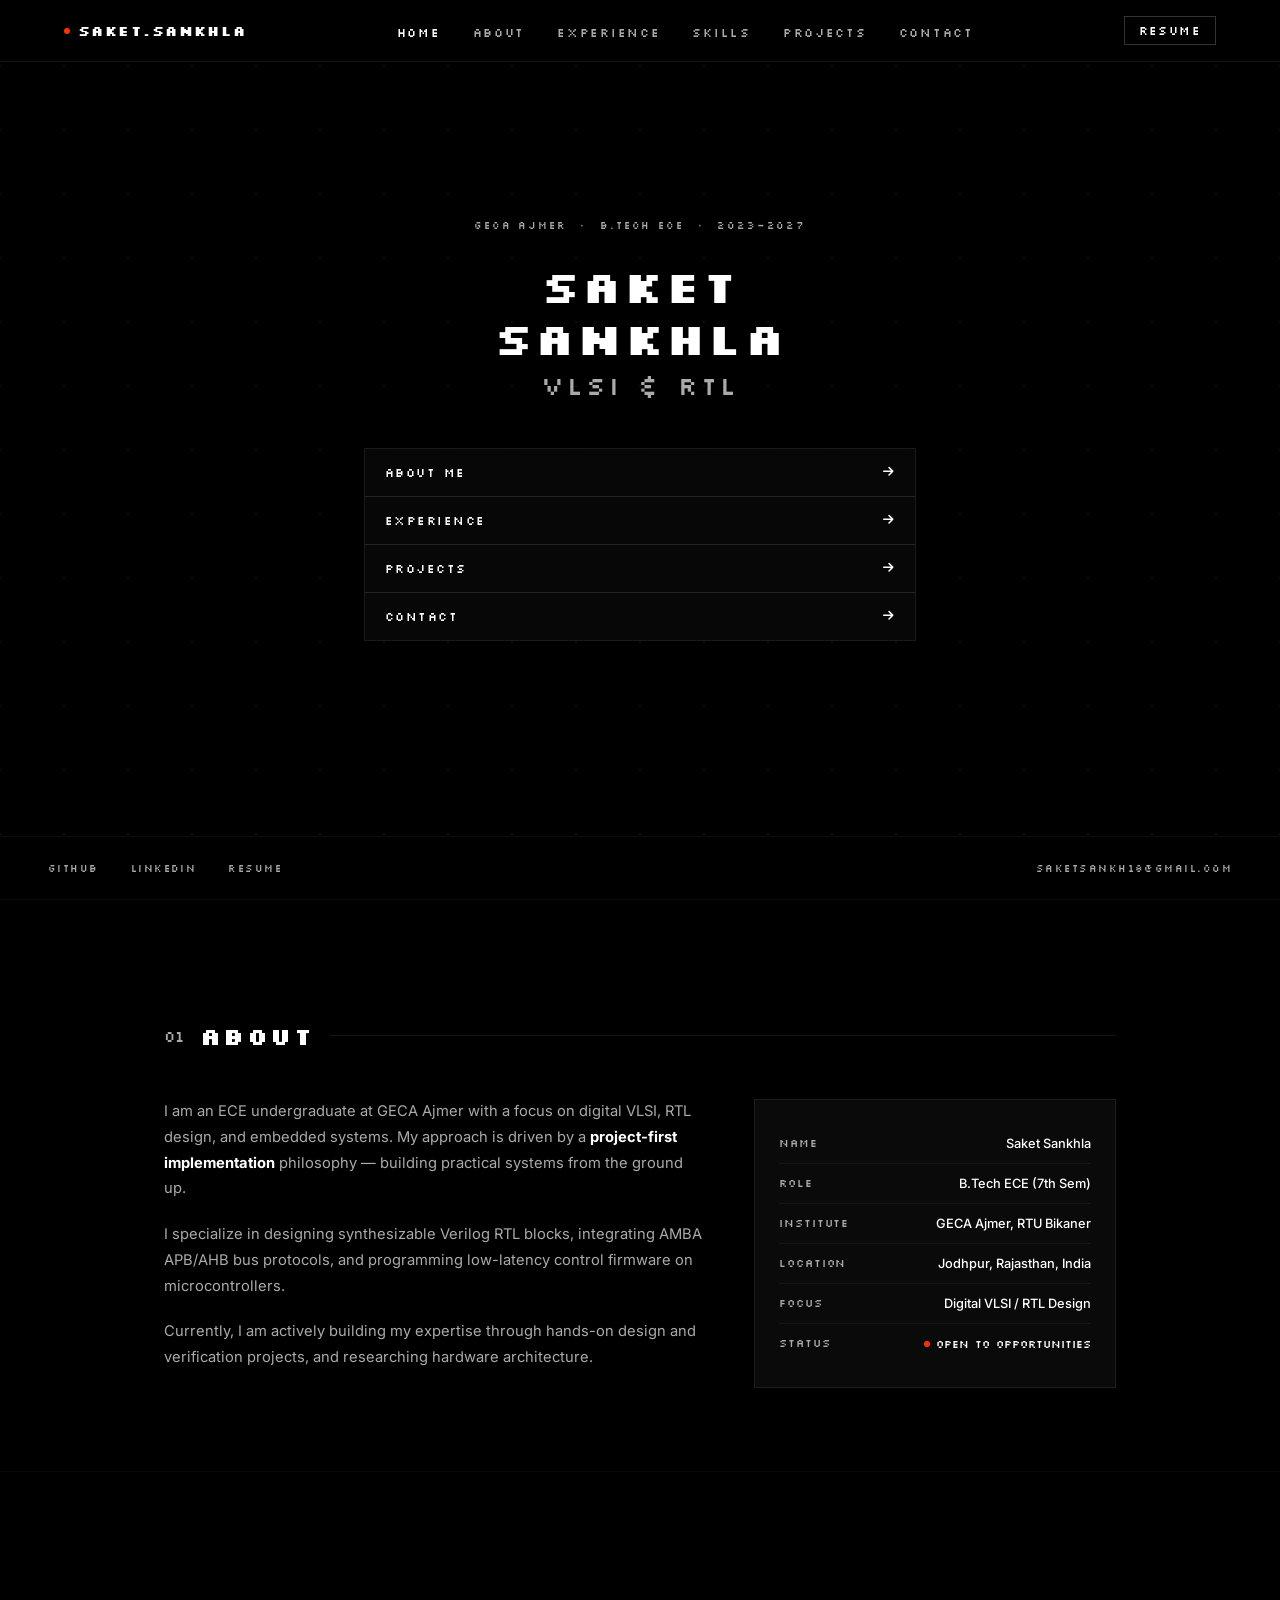
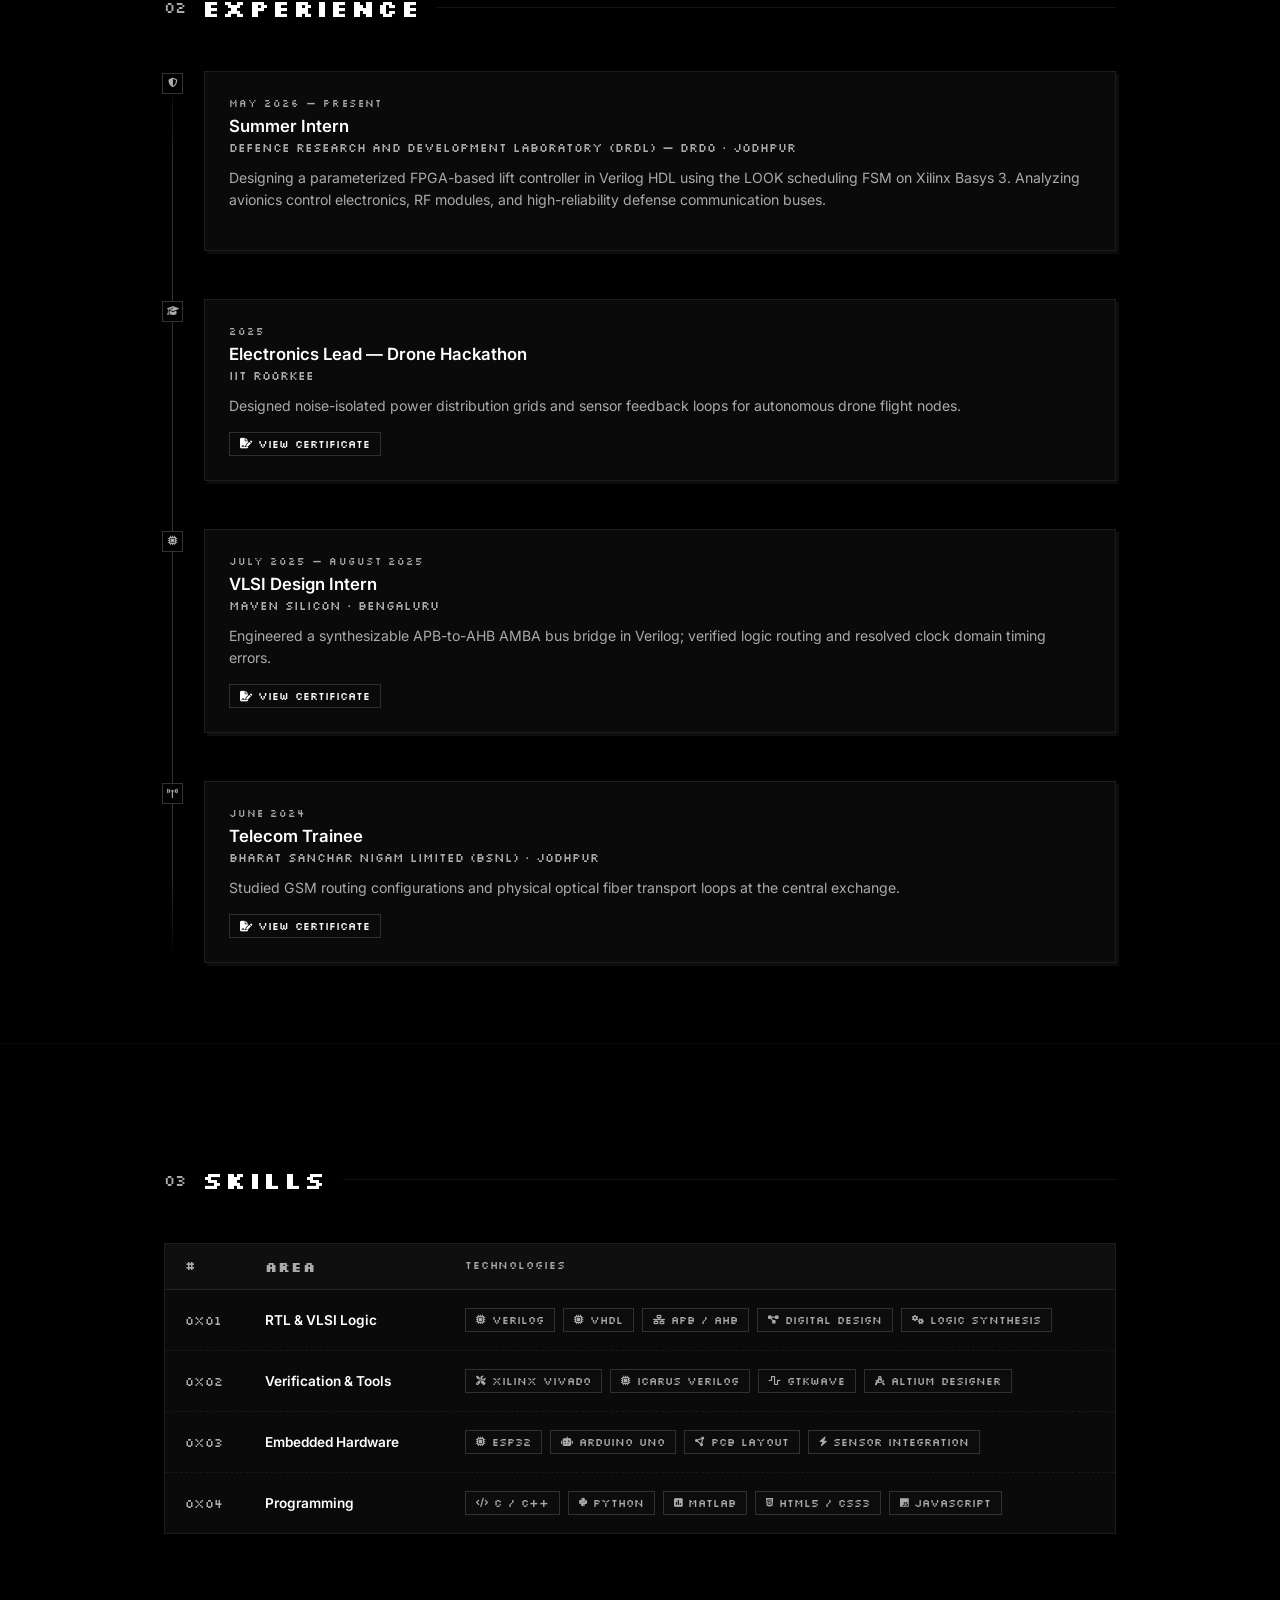
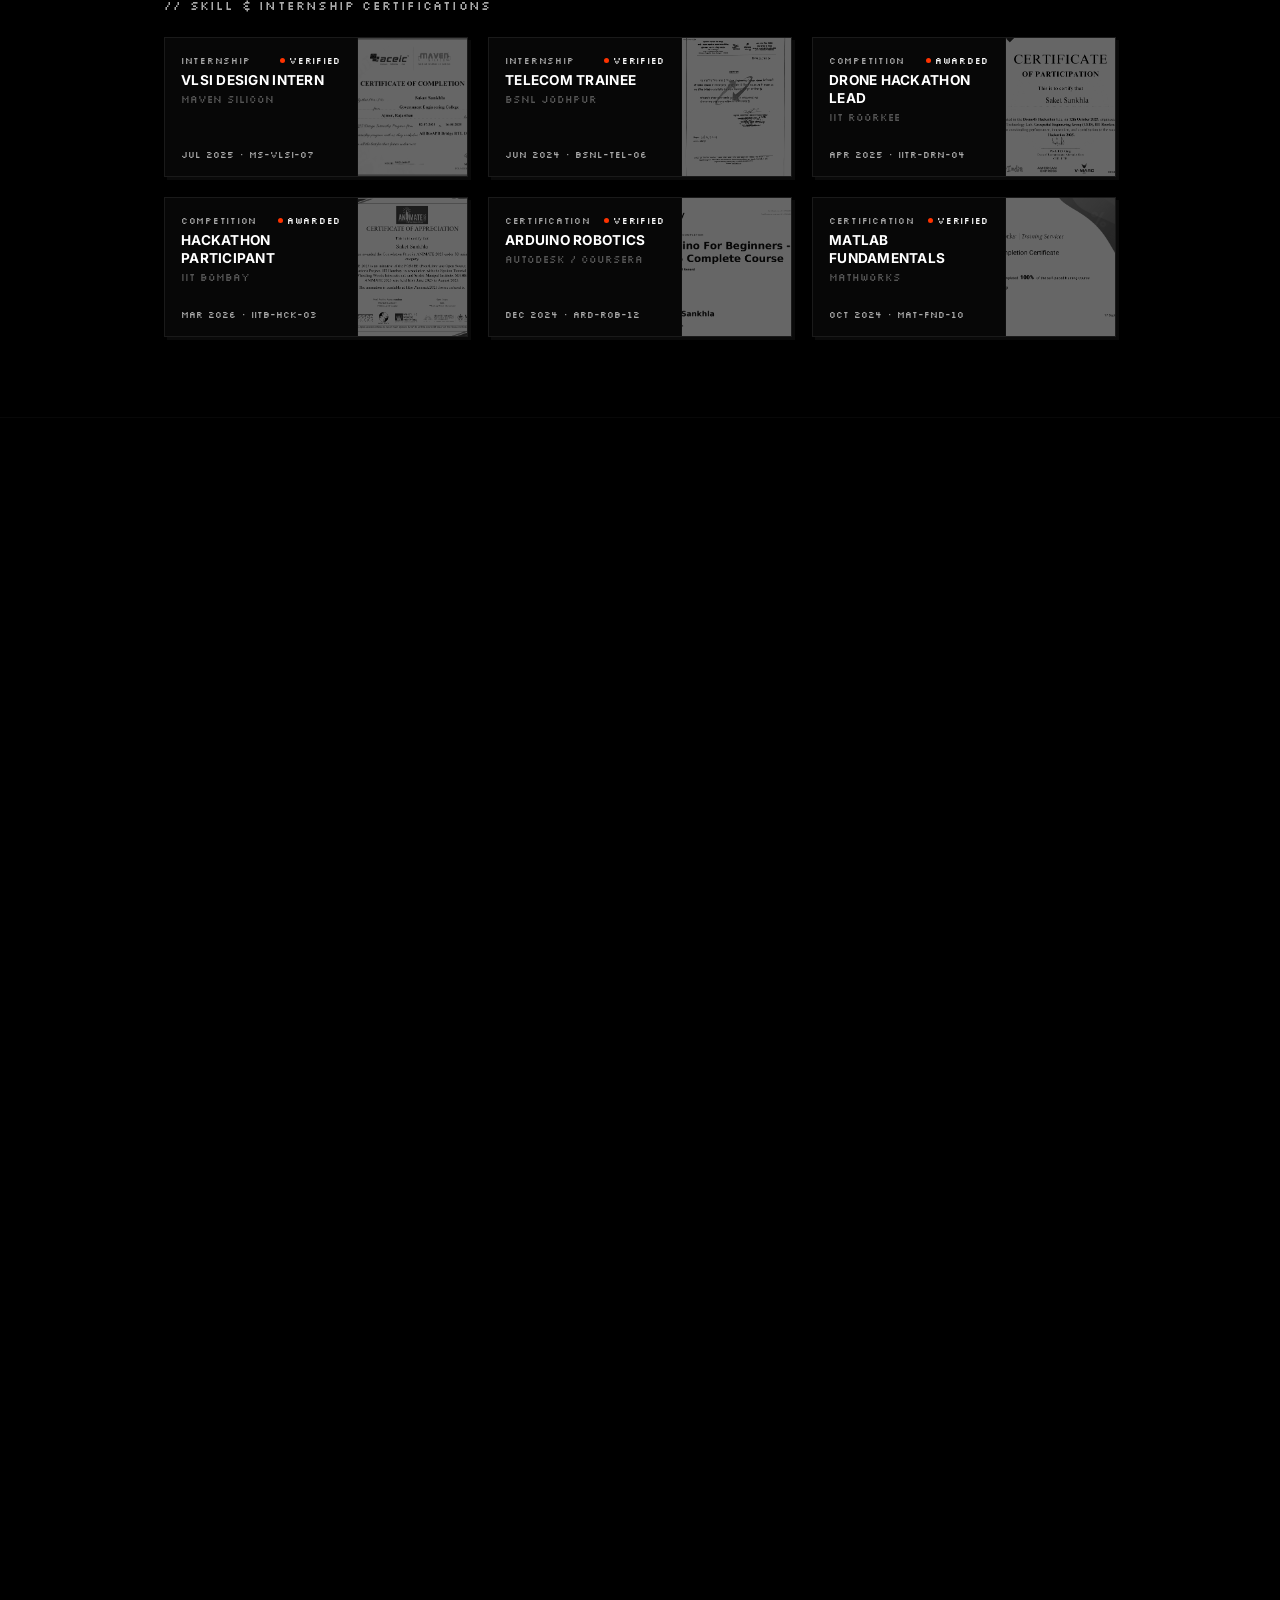
==== commit 7b8e9004: "chore: remove SystemVerilog, remove GATE 2027, update GECA date to 2023-2027 and semester to 7th, an" ====
--- a/mobile/index.html
+++ b/mobile/index.html
@@ -65,7 +65,7 @@
     <canvas id="heroCanvas"></canvas>
     
     <div class="home-inner">
-      <div class="home-dateline">GECA AJMER &nbsp;·&nbsp; B.TECH ECE &nbsp;·&nbsp; 2022–2026</div>
+      <div class="home-dateline">GECA AJMER &nbsp;·&nbsp; B.TECH ECE &nbsp;·&nbsp; 2023–2027</div>
       
       <!-- Nothing Dotted Big Fonts -->
       <div class="nothing-title">
@@ -126,37 +126,33 @@
             I specialize in designing synthesizable Verilog RTL blocks, integrating AMBA APB/AHB bus protocols, and programming low-latency control firmware on microcontrollers.
           </p>
           <p class="about-body">
-            My primary roadmap is targeted towards GATE 2027 with a target score of 720–750 to pursue an M.Tech in VLSI at IIT Bombay. Currently, I am actively building my expertise through hands-on design and verification projects, and researching hardware architecture.
-          </p>
-        </div>
-        
-        <div class="spec-sheet">
-          <div class="spec-row">
-            <span class="spec-key">NAME</span>
-            <span class="spec-val">Saket Sankhla</span>
-          </div>
-          <div class="spec-row">
-            <span class="spec-key">ROLE</span>
-            <span class="spec-val">B.Tech ECE (6th Sem)</span>
-          </div>
-          <div class="spec-row">
-            <span class="spec-key">INSTITUTE</span>
-            <span class="spec-val">GECA Ajmer, RTU Bikaner</span>
-          </div>
-          <div class="spec-row">
-            <span class="spec-key">LOCATION</span>
-            <span class="spec-val">Jodhpur, Rajasthan, India</span>
-          </div>
-          <div class="spec-row">
-            <span class="spec-key">FOCUS</span>
-            <span class="spec-val">Digital VLSI / RTL Design</span>
-          </div>
-          <div class="spec-row">
-            <span class="spec-key">TARGET</span>
-            <span class="spec-val">GATE 2027 → IIT Bombay</span>
-          </div>
-          <div class="spec-row">
-            <span class="spec-key">STATUS</span>
+          Currently, I am actively building my expertise through hands-on design and verification projects, and researching hardware architecture.
+        </p>
+      </div>
+      
+      <div class="spec-sheet">
+        <div class="spec-row">
+          <span class="spec-key">NAME</span>
+          <span class="spec-val">Saket Sankhla</span>
+        </div>
+        <div class="spec-row">
+          <span class="spec-key">ROLE</span>
+          <span class="spec-val">B.Tech ECE (7th Sem)</span>
+        </div>
+        <div class="spec-row">
+          <span class="spec-key">INSTITUTE</span>
+          <span class="spec-val">GECA Ajmer, RTU Bikaner</span>
+        </div>
+        <div class="spec-row">
+          <span class="spec-key">LOCATION</span>
+          <span class="spec-val">Jodhpur, Rajasthan, India</span>
+        </div>
+        <div class="spec-row">
+          <span class="spec-key">FOCUS</span>
+          <span class="spec-val">Digital VLSI / RTL Design</span>
+        </div>
+        <div class="spec-row">
+          <span class="spec-key">STATUS</span>
             <span class="spec-val spec-active"><span class="status-dot"></span> Open to Opportunities</span>
           </div>
         </div>
@@ -191,7 +187,7 @@
         <div class="tl-item">
           <div class="tl-marker"><i class="fa-solid fa-graduation-cap"></i></div>
           <div class="tl-content">
-            <div class="tl-date">2026</div>
+            <div class="tl-date">2025</div>
             <h3 class="tl-title">Electronics Lead — Drone Hackathon</h3>
             <div class="tl-org">IIT Roorkee</div>
             <p class="tl-desc">
@@ -209,7 +205,7 @@
             <h3 class="tl-title">VLSI Design Intern</h3>
             <div class="tl-org">Maven Silicon · Bengaluru</div>
             <p class="tl-desc">
-              Engineered a synthesizable APB-to-AHB AMBA bus bridge in SystemVerilog; verified logic routing and resolved clock domain timing errors.
+              Engineered a synthesizable APB-to-AHB AMBA bus bridge in Verilog; verified logic routing and resolved clock domain timing errors.
             </p>
             <a href="#" onclick="openLightbox('../certifications/vlsiDesignInternshipCertificate.jpg','Maven Silicon VLSI Design Internship Certificate'); return false;" class="tl-cert-link"><i class="fa-solid fa-file-signature"></i> View Certificate</a>
           </div>
@@ -247,7 +243,6 @@
           <span class="reg-area">RTL &amp; VLSI Logic</span>
           <span class="reg-tags">
             <span class="skill-tag"><i class="fa-solid fa-microchip"></i> Verilog</span>
-            <span class="skill-tag"><i class="fa-solid fa-microchip"></i> SystemVerilog</span>
             <span class="skill-tag"><i class="fa-solid fa-microchip"></i> VHDL</span>
             <span class="skill-tag"><i class="fa-solid fa-network-wired"></i> APB / AHB</span>
             <span class="skill-tag"><i class="fa-solid fa-diagram-project"></i> Digital Design</span>
@@ -346,7 +341,7 @@
               <h4 class="cert-title">Drone Hackathon Lead</h4>
               <div class="cert-issuer-row">IIT Roorkee</div>
               <div class="cert-footer-row">
-                <span>APR 2026</span>
+                <span>APR 2025</span>
                 <span>·</span>
                 <span>IITR-DRN-04</span>
               </div>
@@ -441,12 +436,13 @@
             <span class="project-status"><span class="status-dot green"></span> COMPLETED</span>
           </div>
           <h3 class="project-name">APB-to-AHB Bridge</h3>
-          <p class="project-desc">Synthesizable AMBA APB-to-AHB bus protocol bridge in SystemVerilog. Multi-cycle data transactions with timing verification using Vivado.</p>
+          <p class="project-desc">Synthesizable AMBA APB-to-AHB bus protocol bridge in Verilog. Multi-cycle data transactions with timing verification using Vivado.</p>
           <div class="project-tags">
-            <span class="tech-tag">SystemVerilog</span>
+            <span class="tech-tag">Verilog</span>
             <span class="tech-tag">RTL Design</span>
             <span class="tech-tag">Xilinx Vivado</span>
             <span class="tech-tag">APB / AHB</span>
+          </div>
           </div>
           <a href="https://github.com/SaketSankhla/APB-to-AHB-Bridge" class="project-link" target="_blank" rel="noopener">View Repository &rarr;</a>
         </div>
@@ -550,8 +546,6 @@
       
       <div class="contact-footer" style="margin-top: 48px;">
         <span>&copy; 2026 Saket Sankhla</span>
-        <span class="contact-footer-sep">·</span>
-        <span>Redesigned in Nothing Tech Aesthetic</span>
       </div>
     </div>
   </section>
